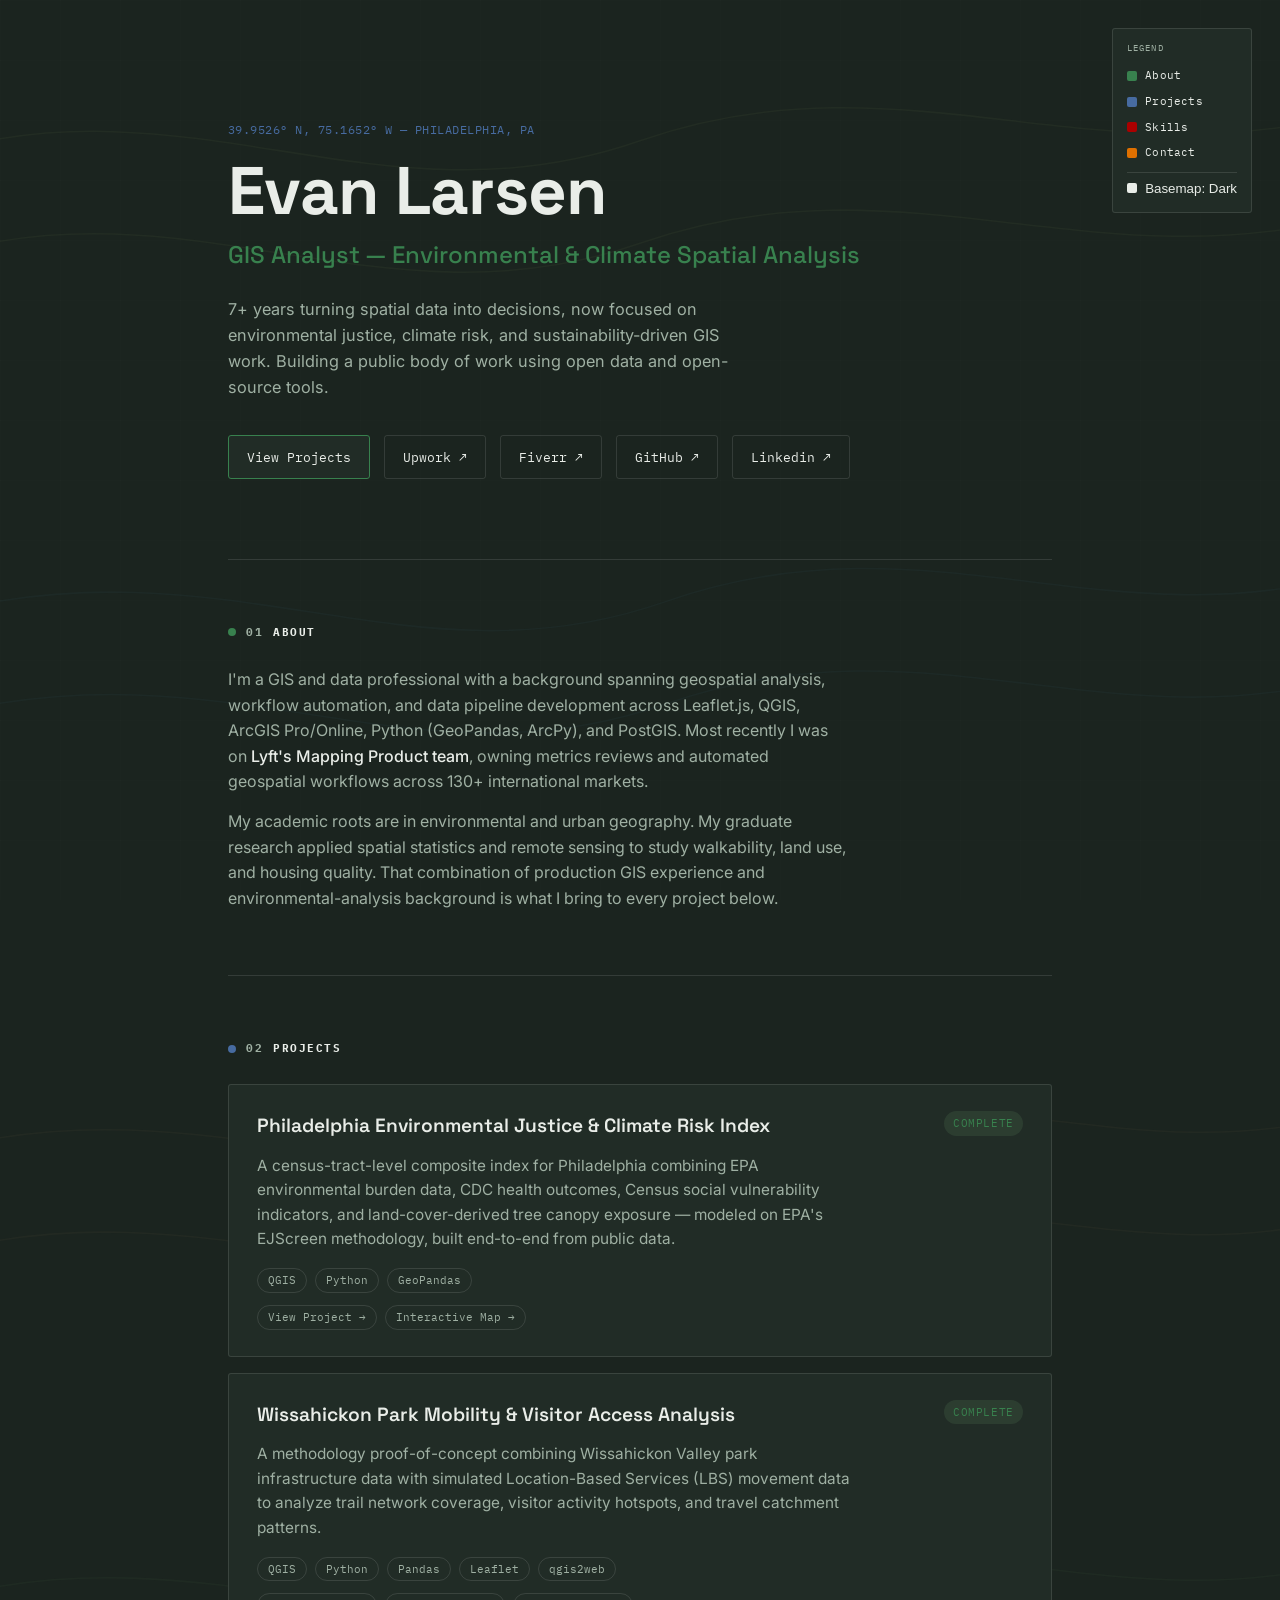
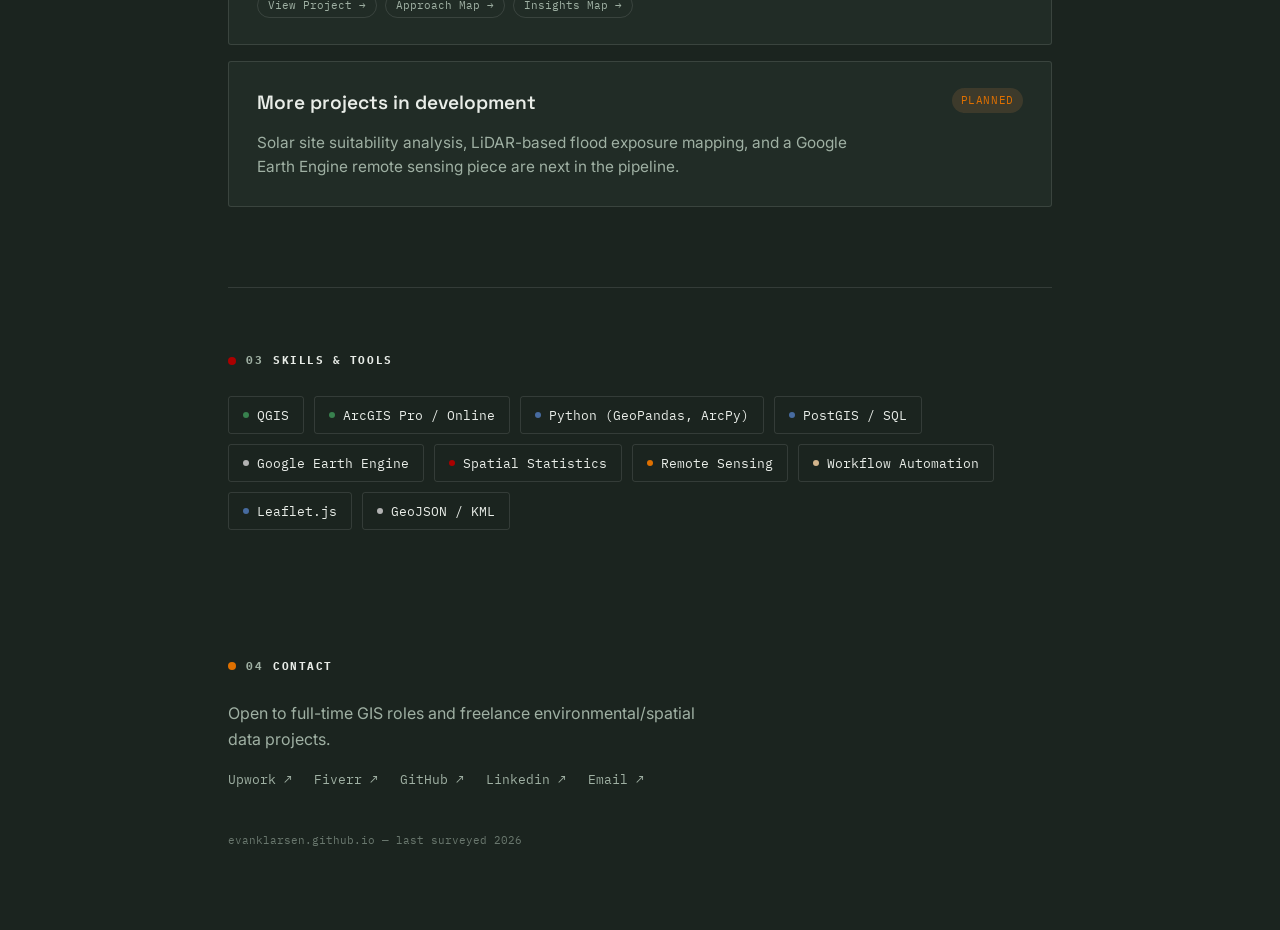
==== index.html @ 10a2dac2 "Update index.html" ====
<!DOCTYPE html>
<html lang="en">
<head>
<meta charset="UTF-8">
<meta name="theme-color" content="#1b241f">
<meta property="og:image" content="https://evanklarsen.github.io/og-image.png">
<meta name="viewport" content="width=device-width, initial-scale=1.0">
<title>Evan Larsen — GIS Analyst</title>
<link rel="preconnect" href="https://fonts.googleapis.com">
<link rel="preconnect" href="https://fonts.gstatic.com" crossorigin>
<link href="https://fonts.googleapis.com/css2?family=Space+Grotesk:wght@400;500;600;700&family=Inter:wght@400;500;600&family=IBM+Plex+Mono:wght@400;500&display=swap" rel="stylesheet">
<link rel="stylesheet" href="css/style.css">
  <link rel="icon" type="image/svg+xml" href="favicon.svg"> 
  <meta name="description" content="Evan Larsen — GIS Analyst based in Philadelphia, specializing in environmental justice, climate risk, and spatial data analysis using QGIS, Python, and PostGIS.">
<meta property="og:title" content="Evan Larsen — GIS Analyst">
<meta property="og:description" content="GIS Analyst based in Philadelphia, specializing in environmental justice, climate risk, and spatial data analysis.">
<meta property="og:type" content="website">
<meta property="og:url" content="https://evanklarsen.github.io/">
</head>
  
<body>

  <div class="graticule"></div>
<svg class="contours" viewBox="0 0 1000 1400" preserveAspectRatio="none" xmlns="http://www.w3.org/2000/svg">
  <path d="M-50,120 C150,60 300,180 500,110 C700,40 850,140 1050,90" stroke="#a9b96e" stroke-width="1.2" fill="none"/>
  <path d="M-50,200 C150,140 300,260 500,190 C700,120 850,220 1050,170" stroke="#a9b96e" stroke-width="1.2" fill="none"/>
  <path d="M-50,480 C180,420 320,540 520,470 C720,400 860,500 1050,450" stroke="#5089ab" stroke-width="1.2" fill="none"/>
  <path d="M-50,560 C180,500 320,620 520,550 C720,480 860,580 1050,530" stroke="#5089ab" stroke-width="1.2" fill="none"/>
  <path d="M-50,900 C160,840 340,960 520,890 C720,820 880,920 1050,870" stroke="#b08a63" stroke-width="1.2" fill="none"/>
  <path d="M-50,980 C160,920 340,1040 520,970 C720,900 880,1000 1050,950" stroke="#b08a63" stroke-width="1.2" fill="none"/>
  <path d="M-50,1250 C170,1190 330,1310 520,1240 C710,1170 870,1270 1050,1220" stroke="#6fa06a" stroke-width="1.2" fill="none"/>
</svg>

<nav class="legend" aria-label="Section navigation">
  <div class="legend-title">Legend</div>
  <a class="legend-item" href="#about"><span class="swatch" style="background:var(--canopy)"></span>About</a>
  <a class="legend-item" href="#projects"><span class="swatch" style="background:var(--water)"></span>Projects</a>
  <a class="legend-item" href="#skills"><span class="swatch" style="background:var(--building)"></span>Skills</a>
  <a class="legend-item" href="#contact"><span class="swatch" style="background:var(--road)"></span>Contact</a>
  <button id="theme-toggle" class="legend-item" aria-pressed="false" style="background:none; border:none; width:100%; text-align:left; padding-top:8px; border-top:1px solid var(--line); margin-top:6px;">
  <span class="swatch" style="background:var(--ink)"></span>Basemap: Dark
</button>
</nav>

<div class="wrap">

  <header class="hero">
    <div class="coord-tag">39.9526° N, 75.1652° W — PHILADELPHIA, PA</div>
    <h1>Evan Larsen</h1>
    <div class="role">GIS Analyst — Environmental &amp; Climate Spatial Analysis</div>
    <p class="hero-desc">
      7+ years turning spatial data into decisions, now focused on
      environmental justice, climate risk, and sustainability-driven GIS work.
      Building a public body of work using open data and open-source tools.
    </p>
    <div class="hero-links">
      <a class="btn primary" href="#projects">View Projects</a>
      <a class="btn" href="https://www.upwork.com/freelancers/~013967dcb0a46b571a" target="_blank" rel="noopener noreferrer">Upwork ↗</a>
      <a class="btn" href="https://www.fiverr.com/s/odqAobx" target="_blank" rel="noopener noreferrer">Fiverr ↗</a>
      <a class="btn" href="https://github.com/evanklarsen" target="_blank" rel="noopener noreferrer">GitHub ↗</a>
      <a class="btn" href="https://www.linkedin.com/in/evan-k-larsen" target="_blank" rel="noopener noreferrer">Linkedin ↗</a>
    </div>
  </header>

  <section id="about">
  <h2 class="section-label"><span class="swatch" style="background:var(--canopy)"></span><span class="num">01</span> About</h2>
  <p>
    I'm a GIS and data professional with a background spanning geospatial analysis,
    workflow automation, and data pipeline development across Leaflet.js, QGIS, ArcGIS Pro/Online,
    Python (GeoPandas, ArcPy), and PostGIS. Most recently I was on
    <strong>Lyft's Mapping Product team</strong>, owning metrics reviews and automated geospatial workflows across 130+ international markets.
  </p>
  <p>
    My academic roots are in environmental and urban geography. My graduate research
    applied spatial statistics and remote sensing to study walkability, land use, and housing quality. That combination of production GIS experience and environmental-analysis background is what I bring to every project below.
  </p>
</section>

  <section id="projects">
    <h2 class="section-label"><span class="swatch" style="background:var(--water)"></span><span class="num">02</span> Projects</h2>

    <div class="project-card">
      <div class="project-top">
        <div class="project-title">Philadelphia Environmental Justice &amp; Climate Risk Index</div>
        <div class="status complete">Complete</div>
      </div>
      <p class="project-desc">
        A census-tract-level composite index for Philadelphia combining EPA environmental
        burden data, CDC health outcomes, Census social vulnerability indicators, and
        land-cover-derived tree canopy exposure — modeled on EPA's EJScreen methodology,
        built end-to-end from public data.
      </p>
      <div class="project-tags">
        <span class="tag">QGIS</span>
        <span class="tag">Python</span>
        <span class="tag">GeoPandas</span>
      </div>
      <div class="project-tags" style="margin-top: 12px;">
        <a class="tag" href="Projects/ej-index-story/" target="_blank" rel="noopener noreferrer" style="text-decoration:none;">View Project →</a>
        <a class="tag" href="Projects/ej-index-map/" target="_blank" rel="noopener noreferrer" style="text-decoration:none;">Interactive Map →</a>
      </div>
    </div>

    <div class="project-card">
      <div class="project-top">
        <div class="project-title">Wissahickon Park Mobility &amp; Visitor Access Analysis</div>
        <div class="status complete">Complete</div>
      </div>
      <p class="project-desc">
        A methodology proof-of-concept combining Wissahickon Valley park infrastructure
        data with simulated Location-Based Services (LBS) movement data to analyze trail
        network coverage, visitor activity hotspots, and travel catchment patterns.
      </p>
      <div class="project-tags">
        <span class="tag">QGIS</span>
        <span class="tag">Python</span>
        <span class="tag">Pandas</span>
        <span class="tag">Leaflet</span>
        <span class="tag">qgis2web</span>
      </div>
      <div class="project-tags" style="margin-top: 12px;">
        <a class="tag" href="Projects/wissahickon_mobility/" target="_blank" rel="noopener noreferrer" style="text-decoration:none;">View Project →</a>
<a class="tag" href="Projects/wissahickon_mobility/wissahickon_webmap_approach.html" target="_blank" rel="noopener noreferrer" style="text-decoration:none;">Approach Map →</a>
<a class="tag" href="Projects/wissahickon_mobility/wissahickon_webmap_insights.html" target="_blank" rel="noopener noreferrer" style="text-decoration:none;">Insights Map →</a>
      </div>
    </div>

    <div class="project-card">
      <div class="project-top">
        <div class="project-title">More projects in development</div>
        <div class="status progress">Planned</div>
      </div>
      <p class="project-desc">
        Solar site suitability analysis, LiDAR-based flood exposure mapping, and a
        Google Earth Engine remote sensing piece are next in the pipeline.
      </p>
    </div>
  </section>

  <section id="skills">
    <h2 class="section-label"><span class="swatch" style="background:var(--building)"></span><span class="num">03</span> Skills &amp; Tools</h2>
    <div class="skills-grid">
      <span class="skill-tag"><span class="dot" style="background:var(--canopy)"></span>QGIS</span>
      <span class="skill-tag"><span class="dot" style="background:var(--canopy)"></span>ArcGIS Pro / Online</span>
      <span class="skill-tag"><span class="dot" style="background:var(--water)"></span>Python (GeoPandas, ArcPy)</span>
      <span class="skill-tag"><span class="dot" style="background:var(--water)"></span>PostGIS / SQL</span>
      <span class="skill-tag"><span class="dot" style="background:var(--soil)"></span>Google Earth Engine</span>
      <span class="skill-tag"><span class="dot" style="background:var(--building)"></span>Spatial Statistics</span>
      <span class="skill-tag"><span class="dot" style="background:var(--road)"></span>Remote Sensing</span>
      <span class="skill-tag"><span class="dot" style="background:var(--grass)"></span>Workflow Automation</span>
      <span class="skill-tag"><span class="dot" style="background:var(--water)"></span>Leaflet.js</span>
      <span class="skill-tag"><span class="dot" style="background:var(--soil)"></span>GeoJSON / KML</span>
    </div>
  </section>

  <footer id="contact">
    <h2 class="section-label"><span class="swatch" style="background:var(--road)"></span><span class="num">04</span> Contact</h2>
    <p style="color: var(--ink-dim); max-width: 50ch;">
      Open to full-time GIS roles and freelance environmental/spatial data projects.
    </p>
    <div class="footer-links">
      <a href="https://www.upwork.com/freelancers/~013967dcb0a46b571a" target="_blank" rel="noopener noreferrer">Upwork ↗</a>
      <a href="https://www.fiverr.com/s/odqAobx" target="_blank" rel="noopener noreferrer">Fiverr ↗</a>
      <a href="https://github.com/evanklarsen" target="_blank" rel="noopener noreferrer">GitHub ↗</a>
      <a href="https://www.linkedin.com/in/evan-k-larsen/" target="_blank" rel="noopener noreferrer">Linkedin ↗</a>
      <a href="mailto:evanklarsen@gmail.com">Email ↗</a>
    </div>
<div class="footer-meta" id="last-updated">evanklarsen.github.io — last surveyed 2026</div>
  </footer>

</div>
<script src="js/main.js" defer></script>
</body>
</html>
---- css/style.css ----
:root {
  --canvas: #1b241f;
  --canvas-raised: #212c26;
  --ink: #e9ede8;
  --ink-dim: #9fb0a3;
  --line: rgba(233, 237, 232, 0.12);

  /* Official USGS NLCD & DVRPC Palette Standards */
  --canopy: #38814e;    /* NLCD Class 41/42 — Deciduous/Evergreen Forest */
  --grass: #d2b48c;     /* NLCD Class 52/71 — Shrub/Herbaceous */
  --soil: #b2b2b2;      /* NLCD Class 31 — Barren Land */
  --water: #476ba0;     /* NLCD Class 11 — Open Water */
  --building: #ab0000;  /* NLCD Class 23/24 — High Intensity Developed */
  --road: #df7000;      /* NLCD Class 21/22 — Low/Medium Intensity Developed */
  --radius: 3px;
}

[data-theme="light"] {
  --canvas: #f4f3ef;          /* Topo map paper base */
  --canvas-raised: #eae8e1;  /* Raised panel tone */
  --ink: #1b241f;            /* Dark ink text */
  --ink-dim: #4a584e;        /* Muted map text */
  --line: rgba(27, 36, 31, 0.15);
}

* { box-sizing: border-box; margin: 0; padding: 0; }

html { scroll-behavior: smooth; }
@media (prefers-reduced-motion: reduce) {
  html { scroll-behavior: auto; }
  * { animation-duration: 0.001ms !important; transition-duration: 0.001ms !important; }
}

body {
  background: var(--canvas);
  color: var(--ink);
  font-family: 'Inter', sans-serif;
  line-height: 1.6;
  position: relative;
  overflow-x: hidden;
  cursor: crosshair;
}

/* Faint contour-line texture across the whole canvas */
.contours {
  position: fixed;
  inset: 0;
  z-index: 0;
  opacity: 0.05;
  pointer-events: none;
}
.graticule {
  position: fixed;
  inset: 0;
  z-index: 0;
  opacity: 0.08;
  pointer-events: none;
  background-image: 
    linear-gradient(to right, var(--line) 1px, transparent 1px),
    linear-gradient(to bottom, var(--line) 1px, transparent 1px);
  background-size: 60px 60px; /* Simulates uniform map grid intervals */
}

a { color: inherit; }
a:focus-visible, button:focus-visible {
  outline: 2px solid var(--water);
  outline-offset: 3px;
}

.wrap {
  position: relative;
  z-index: 1;
  max-width: 880px;
  margin: 0 auto;
  padding: 0 28px;
}

/* ---------- Legend key (fixed nav) ---------- */
.legend {
  position: fixed;
  top: 28px;
  right: 28px;
  z-index: 10;
  background: var(--canvas-raised);
  border: 1px solid var(--line);
  border-radius: var(--radius);
  padding: 12px 14px;
  font-family: 'IBM Plex Mono', monospace;
  font-size: 11px;
  letter-spacing: 0.02em;
}
.legend-title {
  color: var(--ink-dim);
  text-transform: uppercase;
  font-size: 9px;
  letter-spacing: 0.12em;
  margin-bottom: 8px;
}
.legend-item {
  display: flex;
  align-items: center;
  gap: 8px;
  padding: 4px 0;
  text-decoration: none;
  color: var(--ink);
}
.legend-item:hover { color: var(--grass); }
.swatch {
  width: 10px;
  height: 10px;
  flex-shrink: 0;
  border-radius: 2px;
}

@media (max-width: 640px) {
  .legend {
    position: static;
    margin: 20px 28px 0;
    display: flex;
    flex-wrap: wrap;
    gap: 4px 16px;
  }
  .legend-title { width: 100%; }
}

/* ---------- Hero ---------- */
header.hero {
  padding: 120px 0 80px;
}
.coord-tag {
  font-family: 'IBM Plex Mono', monospace;
  font-size: 12px;
  color: var(--water);
  letter-spacing: 0.04em;
  margin-bottom: 18px;
}
h1 {
  font-family: 'Space Grotesk', sans-serif;
  font-weight: 700;
  font-size: clamp(2.6rem, 6vw, 4.2rem);
  line-height: 1.02;
  letter-spacing: -0.01em;
}
.role {
  font-family: 'Space Grotesk', sans-serif;
  font-size: clamp(1.1rem, 2.4vw, 1.5rem);
  color: var(--canopy);
  margin-top: 10px;
  font-weight: 500;
}
.hero-desc {
  max-width: 52ch;
  color: var(--ink-dim);
  margin-top: 22px;
  font-size: 1.02rem;
}
.hero-links {
  display: flex;
  gap: 14px;
  margin-top: 34px;
  flex-wrap: wrap;
}
.btn {
  font-family: 'IBM Plex Mono', monospace;
  font-size: 12.5px;
  text-decoration: none;
  padding: 11px 18px;
  border-radius: var(--radius);
  border: 1px solid var(--line);
  color: var(--ink);
  transition: border-color 0.15s ease, transform 0.15s ease;
  display: inline-flex;
  align-items: center;
  gap: 8px;
}
.btn:hover { border-color: var(--water); transform: translateY(-1px); }
.btn.primary { background: var(--canvas-raised); border-color: var(--canopy); }

/* ---------- Sections ---------- */
section {
  padding: 64px 0;
  border-top: 1px solid var(--line);
}
.section-label {
  font-family: 'IBM Plex Mono', monospace;
  font-size: 11px;
  letter-spacing: 0.14em;
  text-transform: uppercase;
  display: flex;
  align-items: center;
  gap: 10px;
  margin-bottom: 26px;
}
.section-label .swatch { width: 8px; height: 8px; border-radius: 50%; }
.section-label .num { color: var(--ink-dim); }

#about p { max-width: 62ch; color: var(--ink-dim); }
#about p + p { margin-top: 14px; }
#about strong { color: var(--ink); font-weight: 500; }

/* ---------- Project cards ---------- */
.project-card {
  background: var(--canvas-raised);
  border: 1px solid var(--line);
  border-radius: var(--radius);
  padding: 26px 28px;
  margin-bottom: 16px;
}
.project-top {
  display: flex;
  justify-content: space-between;
  align-items: flex-start;
  gap: 16px;
  flex-wrap: wrap;
}
.project-title {
  font-family: 'Space Grotesk', sans-serif;
  font-size: 1.2rem;
  font-weight: 600;
}
.status {
  font-family: 'IBM Plex Mono', monospace;
  font-size: 10.5px;
  letter-spacing: 0.06em;
  text-transform: uppercase;
  padding: 4px 9px;
  border-radius: 20px;
  white-space: nowrap;
}
.status.progress { background: rgba(217, 140, 74, 0.15); color: var(--road); }
.status.complete { background: rgba(111, 160, 106, 0.15); color: var(--canopy); }
.project-desc { color: var(--ink-dim); margin-top: 12px; max-width: 60ch; font-size: 0.96rem; }
.project-tags {
  display: flex;
  gap: 8px;
  flex-wrap: wrap;
  margin-top: 16px;
}
.tag {
  font-family: 'IBM Plex Mono', monospace;
  font-size: 10.5px;
  color: var(--ink-dim);
  border: 1px solid var(--line);
  border-radius: 20px;
  padding: 3px 10px;
}
.placeholder-note {
  font-family: 'IBM Plex Mono', monospace;
  font-size: 12px;
  color: var(--ink-dim);
  border-left: 2px solid var(--road);
  padding: 4px 0 4px 14px;
  margin-top: 8px;
}

/* ---------- Skills ---------- */
.skills-grid {
  display: flex;
  flex-wrap: wrap;
  gap: 10px;
}
.skill-tag {
  font-family: 'IBM Plex Mono', monospace;
  font-size: 12.5px;
  border: 1px solid var(--line);
  border-radius: var(--radius);
  padding: 8px 14px;
  display: flex;
  align-items: center;
  gap: 8px;
}
.skill-tag .dot {
  width: 6px; height: 6px; border-radius: 50%;
}

/* ---------- Project Detail Pages ---------- */
.back-link {
  font-family: 'IBM Plex Mono', monospace;
  font-size: 12px;
  color: var(--ink-dim);
  text-decoration: none;
  display: inline-block;
  margin-bottom: 20px;
}
.back-link:hover { color: var(--ink); }

.subtitle {
  font-size: 1.1rem;
  color: var(--ink-dim);
  margin-top: 10px;
}

.tools-used {
  display: flex;
  gap: 8px;
  flex-wrap: wrap;
  margin-top: 16px;
}
.tools-used span {
  font-family: 'IBM Plex Mono', monospace;
  font-size: 11px;
  color: var(--canopy);
  background: var(--canvas-raised);
  border: 1px solid var(--line);
  border-radius: var(--radius);
  padding: 4px 10px;
}

.sub-title {
  font-family: 'Space Grotesk', sans-serif;
  font-size: 1.25rem;
  margin: 28px 0 10px;
}

.map-embed-wrap {
  position: relative;
  width: 100%;
  height: 480px;
  margin: 16px 0 8px;
  border: 1px solid var(--line);
  border-radius: var(--radius);
  overflow: hidden;
  background: var(--canvas-raised);
}
.map-embed-wrap iframe {
  width: 100%;
  height: 100%;
  border: none;
}

.map-caption {
  font-family: 'IBM Plex Mono', monospace;
  font-size: 11px;
  color: var(--ink-dim);
  margin-bottom: 28px;
}
.map-caption a {
  color: var(--water);
  text-decoration: none;
}

table {
  width: 100%;
  border-collapse: collapse;
  margin: 20px 0;
  font-family: 'IBM Plex Mono', monospace;
  font-size: 12.5px;
}
th, td {
  padding: 10px 14px;
  text-align: left;
  border-bottom: 1px solid var(--line);
}
th {
  color: var(--ink-dim);
  text-transform: uppercase;
  font-size: 10px;
  letter-spacing: 0.1em;
  background: var(--canvas-raised);
}

.footnote {
  font-family: 'IBM Plex Mono', monospace;
  font-size: 11px;
  color: var(--ink-dim);
  border-left: 2px solid var(--road);
  padding-left: 12px;
  margin-top: 12px;
}

.methodology-list {
  list-style: none;
  margin-top: 16px;
}
.methodology-list li {
  position: relative;
  padding-left: 20px;
  margin-bottom: 12px;
  color: var(--ink-dim);
}
.methodology-list li::before {
  content: "•";
  position: absolute;
  left: 0;
  color: var(--canopy);
}
.methodology-list li strong {
  color: var(--ink);
}

/* ---------- Footer / Contact ---------- */
footer {
  padding: 64px 0 80px;
}
.footer-links {
  display: flex;
  gap: 22px;
  flex-wrap: wrap;
  margin-top: 18px;
}
.footer-links a {
  font-family: 'IBM Plex Mono', monospace;
  font-size: 13px;
  text-decoration: none;
  color: var(--ink-dim);
  border-bottom: 1px solid transparent;
}
.footer-links a:hover { color: var(--ink); border-color: var(--road); }
.footer-meta {
  margin-top: 40px;
  font-family: 'IBM Plex Mono', monospace;
  font-size: 11px;
  color: var(--ink-dim);
  opacity: 0.6;
}
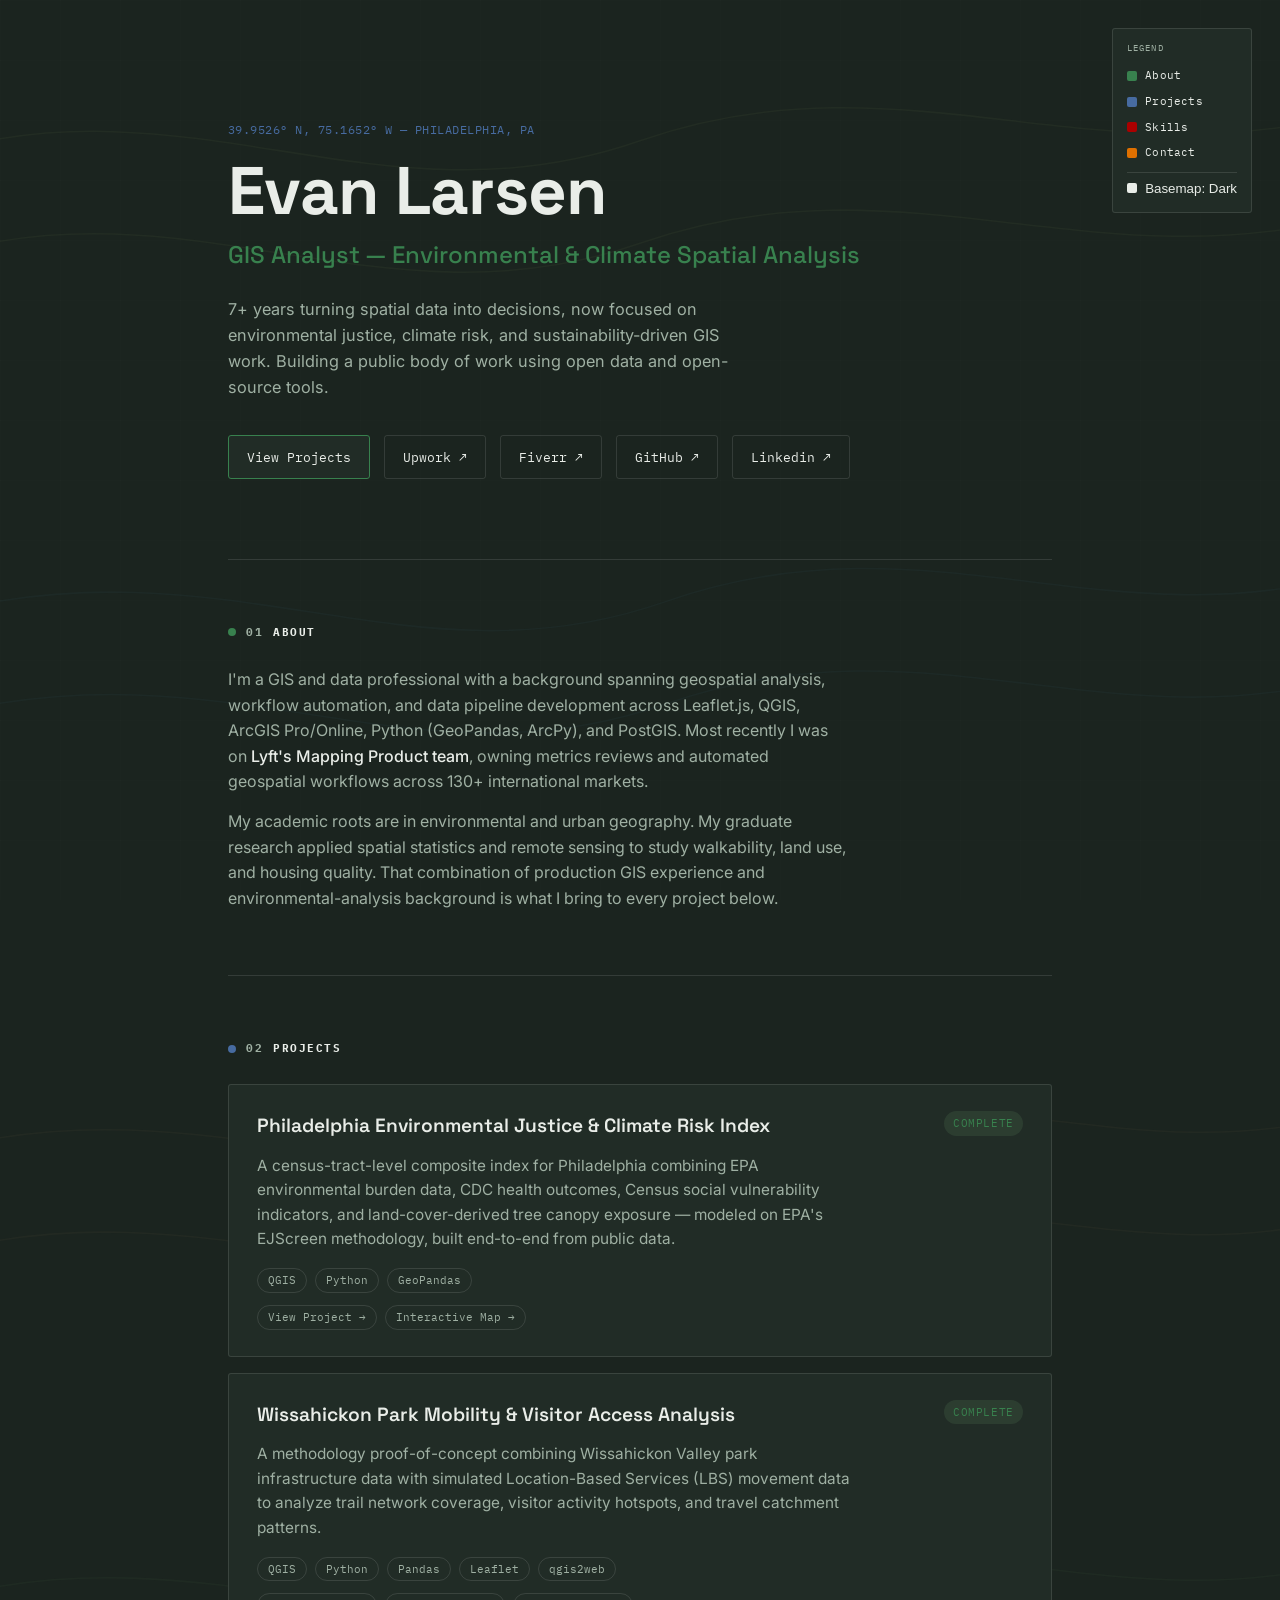
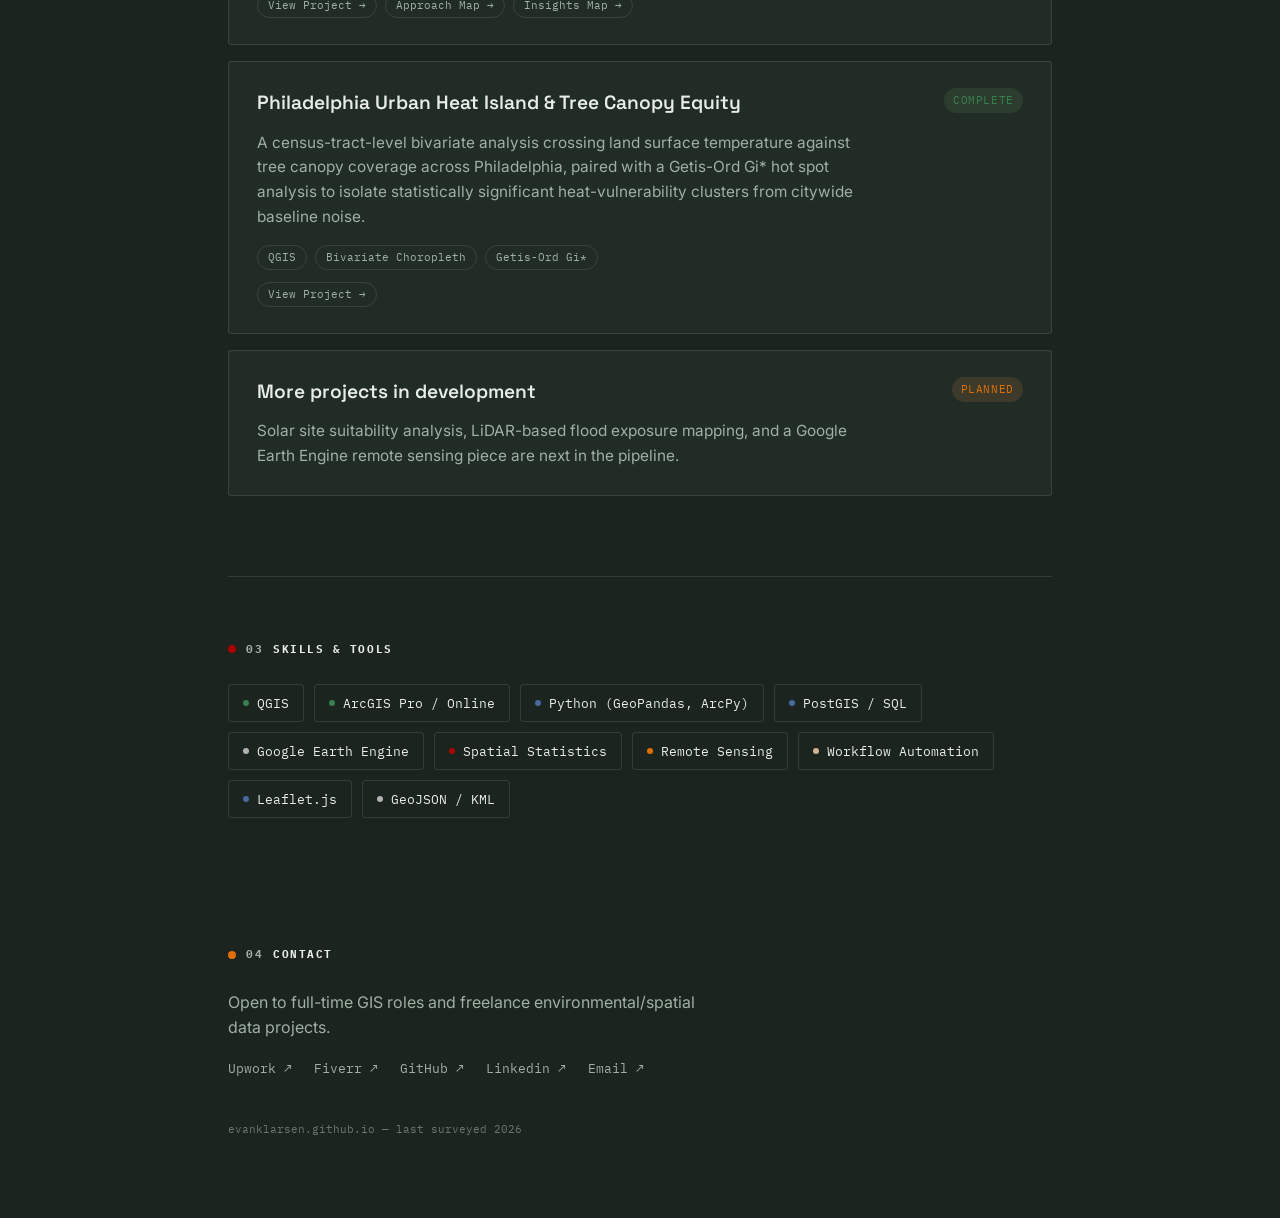
==== commit 553b09c8: "Update index.html" ====
--- a/index.html
+++ b/index.html
@@ -4,18 +4,48 @@
 <meta charset="UTF-8">
 <meta name="theme-color" content="#1b241f">
 <meta property="og:image" content="https://evanklarsen.github.io/og-image.png">
+<meta property="og:image:width" content="1200"> 
+<meta property="og:image:height" content="630">  
 <meta name="viewport" content="width=device-width, initial-scale=1.0">
 <title>Evan Larsen — GIS Analyst</title>
 <link rel="preconnect" href="https://fonts.googleapis.com">
 <link rel="preconnect" href="https://fonts.gstatic.com" crossorigin>
 <link href="https://fonts.googleapis.com/css2?family=Space+Grotesk:wght@400;500;600;700&family=Inter:wght@400;500;600&family=IBM+Plex+Mono:wght@400;500&display=swap" rel="stylesheet">
 <link rel="stylesheet" href="css/style.css">
+<link rel="apple-touch-icon" href="/apple-touch-icon.png">
   <link rel="icon" type="image/svg+xml" href="favicon.svg"> 
   <meta name="description" content="Evan Larsen — GIS Analyst based in Philadelphia, specializing in environmental justice, climate risk, and spatial data analysis using QGIS, Python, and PostGIS.">
 <meta property="og:title" content="Evan Larsen — GIS Analyst">
 <meta property="og:description" content="GIS Analyst based in Philadelphia, specializing in environmental justice, climate risk, and spatial data analysis.">
 <meta property="og:type" content="website">
 <meta property="og:url" content="https://evanklarsen.github.io/">
+  <script type="application/ld+json">
+{
+  "@context": "https://schema.org",
+  "@type": "Person",
+  "name": "Evan Larsen",
+  "jobTitle": "GIS Analyst",
+  "url": "https://evanklarsen.github.io/",
+  "email": "mailto:evanklarsen@gmail.com",
+  "address": {
+    "@type": "PostalAddress",
+    "addressLocality": "Philadelphia",
+    "addressRegion": "PA",
+    "addressCountry": "US"
+  },
+  "sameAs": [
+    "https://www.linkedin.com/in/evan-k-larsen",
+    "https://github.com/evanklarsen",
+    "https://www.upwork.com/freelancers/~013967dcb0a46b571a",
+    "https://www.fiverr.com/s/odqAobx"
+  ]
+}
+</script>
+  <script>
+  if (localStorage.getItem('theme') === 'light') {
+    document.documentElement.setAttribute('data-theme', 'light');
+  }
+</script>
 </head>
   
 <body>
@@ -127,6 +157,27 @@
 
     <div class="project-card">
       <div class="project-top">
+        <div class="project-title">Philadelphia Urban Heat Island &amp; Tree Canopy Equity</div>
+        <div class="status complete">Complete</div>
+      </div>
+      <p class="project-desc">
+        A census-tract-level bivariate analysis crossing land surface temperature against
+        tree canopy coverage across Philadelphia, paired with a Getis-Ord Gi* hot spot
+        analysis to isolate statistically significant heat-vulnerability clusters from
+        citywide baseline noise.
+      </p>
+      <div class="project-tags">
+        <span class="tag">QGIS</span>
+        <span class="tag">Bivariate Choropleth</span>
+        <span class="tag">Getis-Ord Gi*</span>
+      </div>
+      <div class="project-tags" style="margin-top: 12px;">
+        <a class="tag" href="Projects/urban-heat-tree-canopy/" target="_blank" rel="noopener noreferrer" style="text-decoration:none;">View Project →</a>
+      </div>
+    </div>
+
+    <div class="project-card">
+      <div class="project-top">
         <div class="project-title">More projects in development</div>
         <div class="status progress">Planned</div>
       </div>
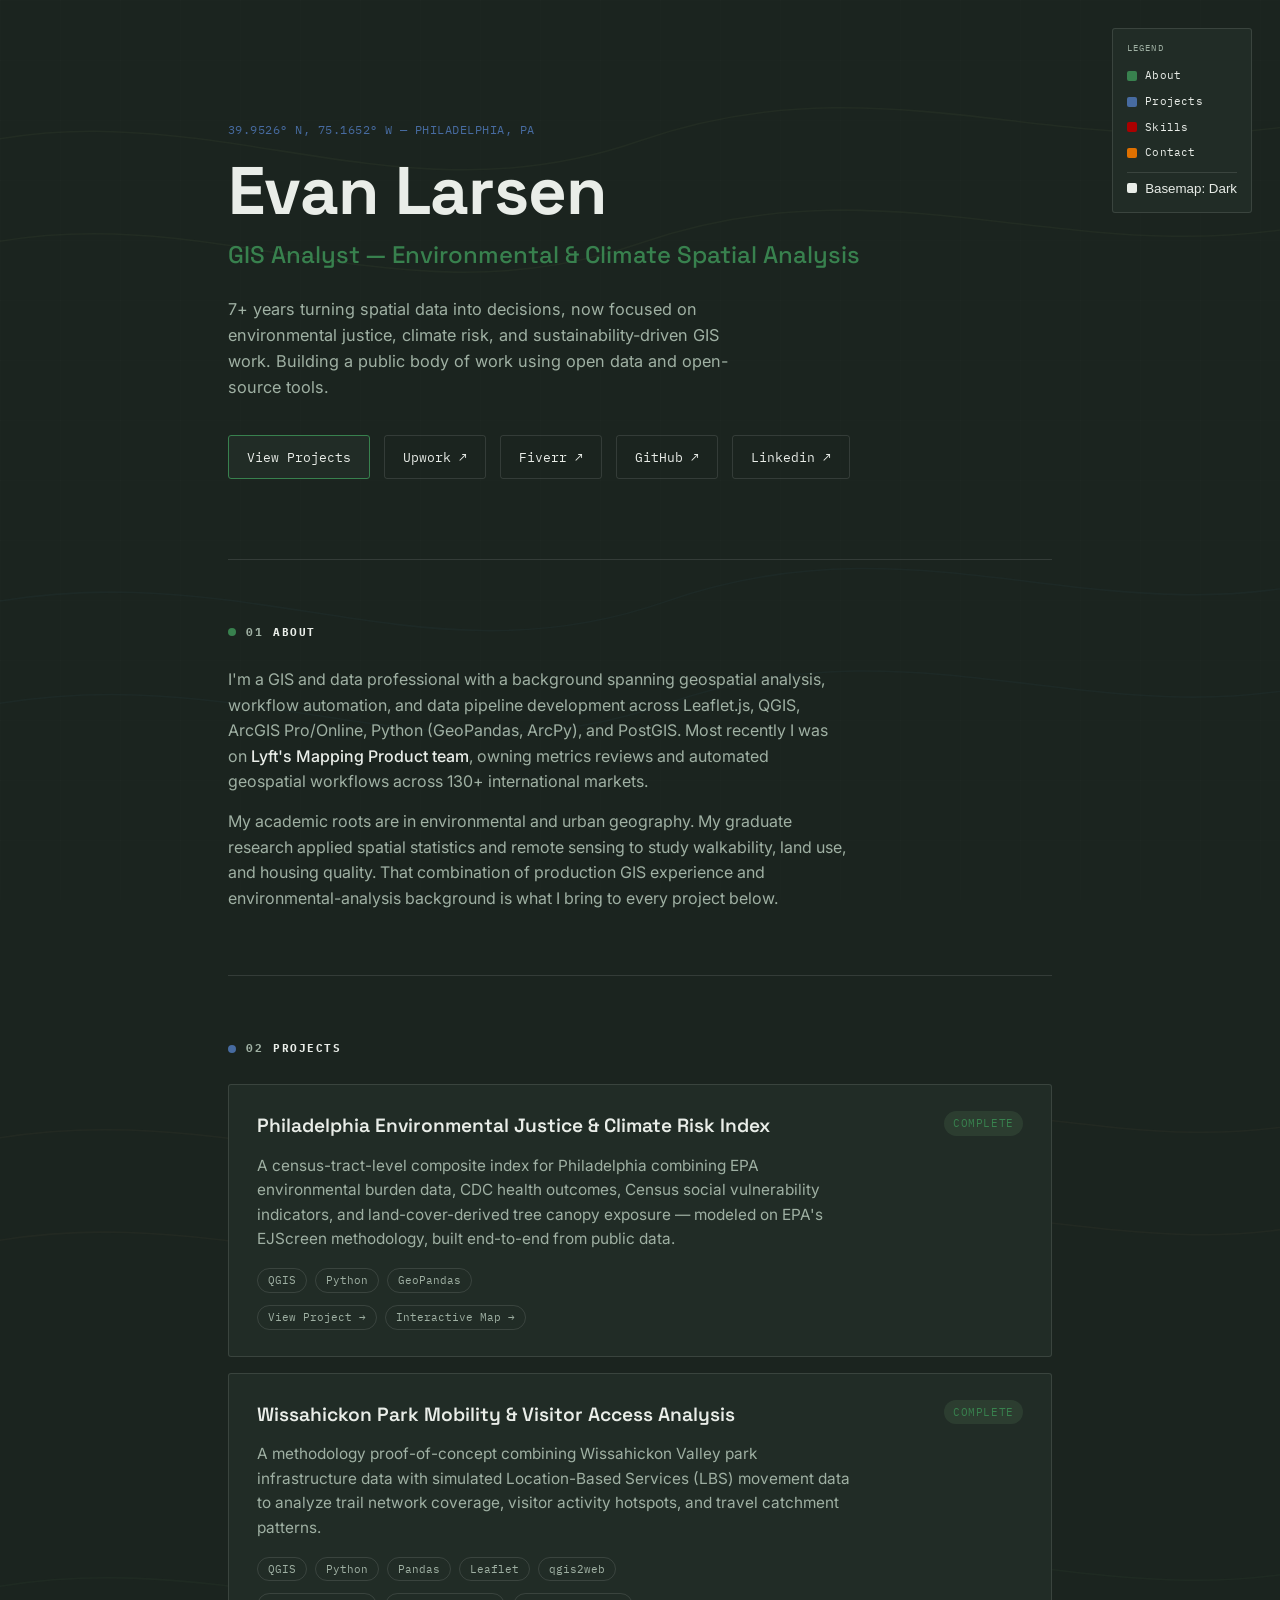
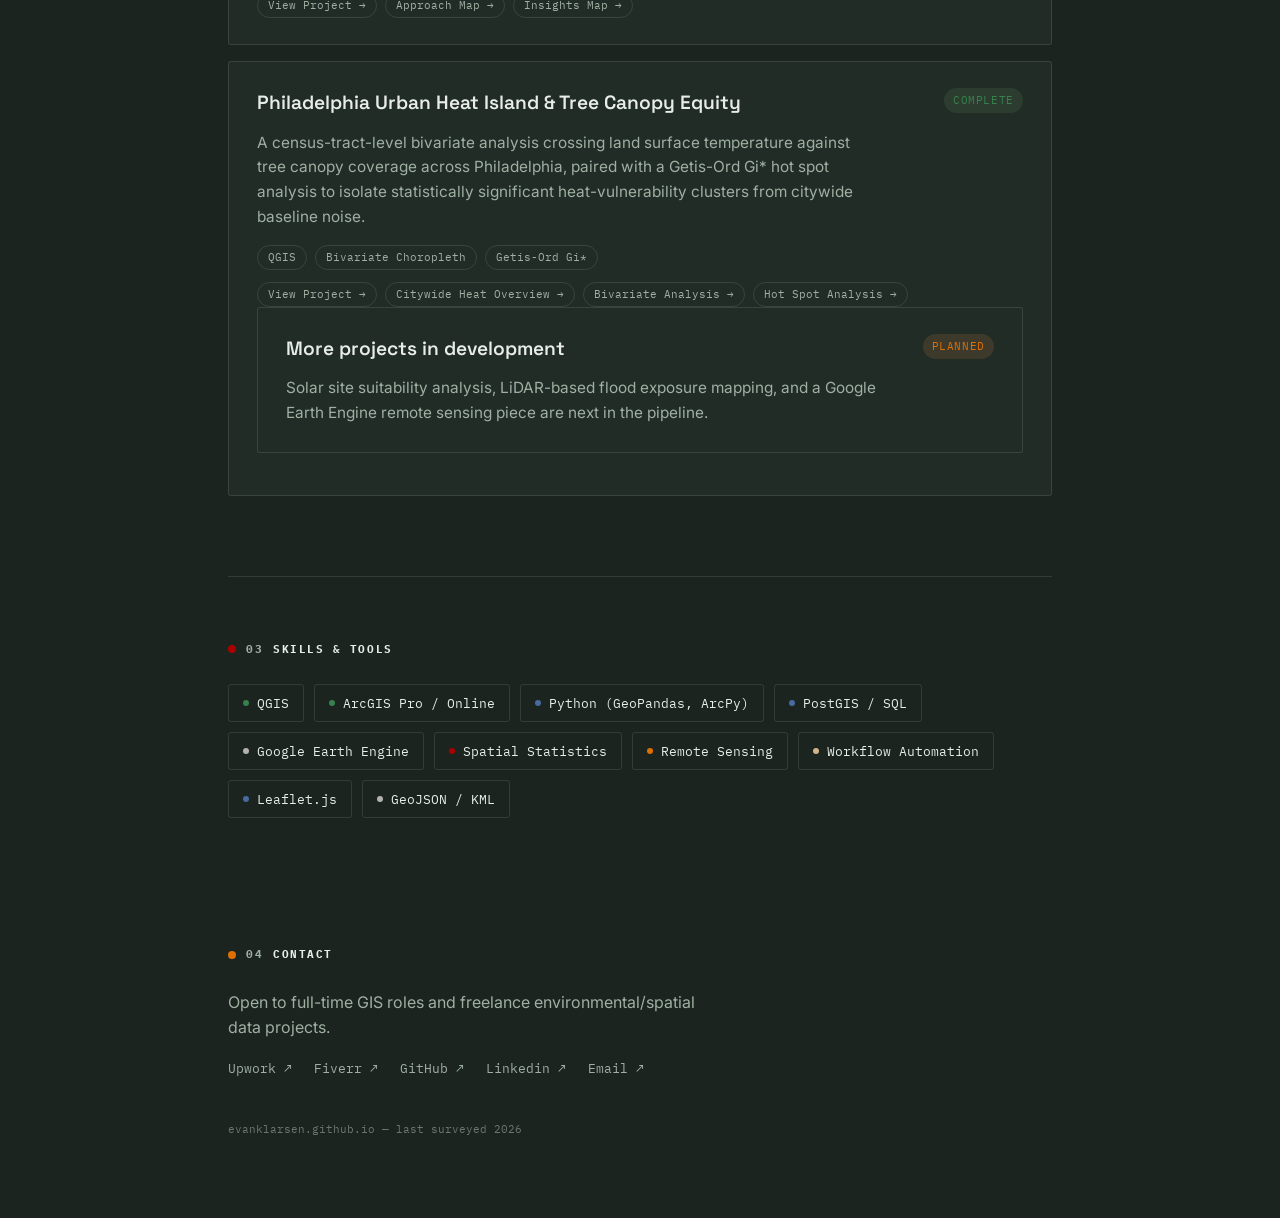
==== commit 5b76a3fd: "Update index.html" ====
--- a/index.html
+++ b/index.html
@@ -173,8 +173,10 @@
       </div>
       <div class="project-tags" style="margin-top: 12px;">
         <a class="tag" href="Projects/urban-heat-tree-canopy/" target="_blank" rel="noopener noreferrer" style="text-decoration:none;">View Project →</a>
-      </div>
-    </div>
+        <a class="tag" href="Projects/urban-heat-tree-canopy/figure-1-citywide-heat-overview-1.png" target="_blank" rel="noopener noreferrer" style="text-decoration:none;">Citywide Heat Overview →</a>
+        <a class="tag" href="Projects/urban-heat-tree-canopy/figure-2-bivariate-analysis-1.png" target="_blank" rel="noopener noreferrer" style="text-decoration:none;">Bivariate Analysis →</a>
+        <a class="tag" href="Projects/urban-heat-tree-canopy/figure-3-hot-spot-analysis-1.png" target="_blank" rel="noopener noreferrer" style="text-decoration:none;">Hot Spot Analysis →</a>
+      </div>
 
     <div class="project-card">
       <div class="project-top">
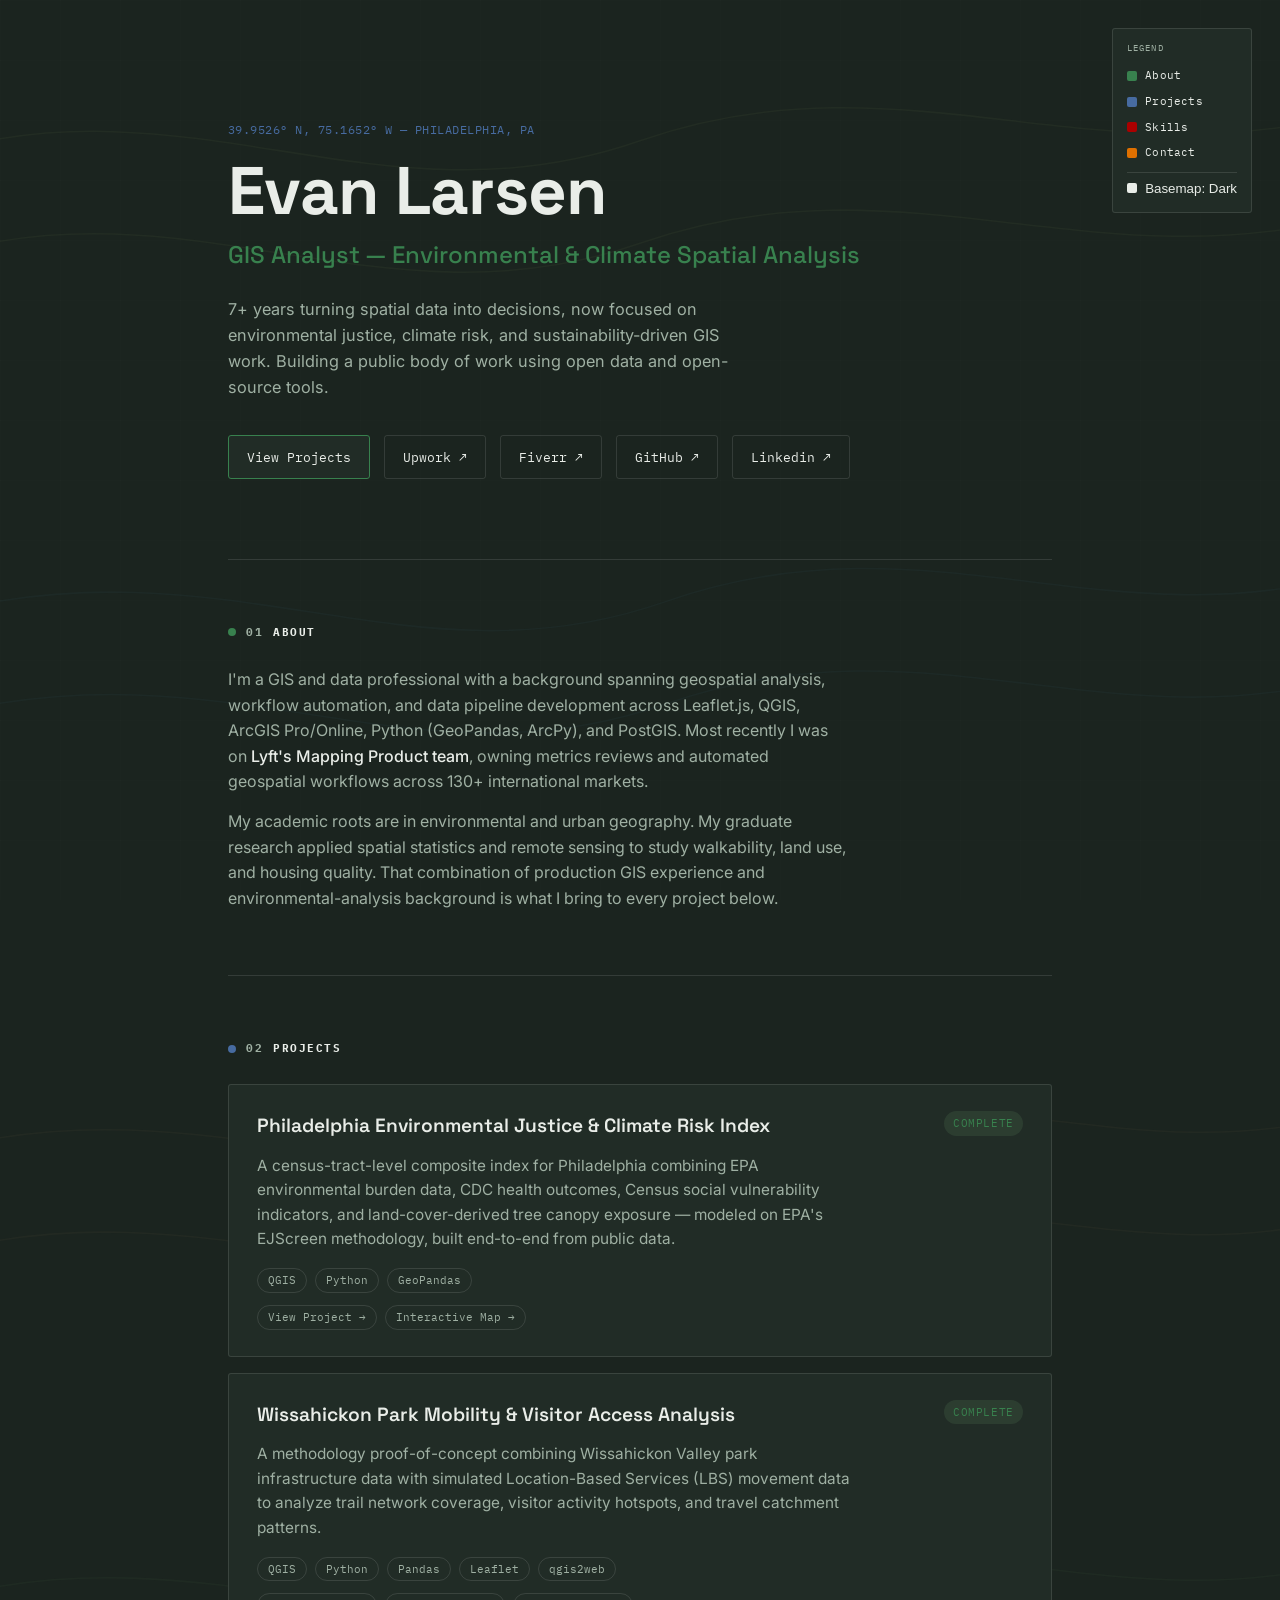
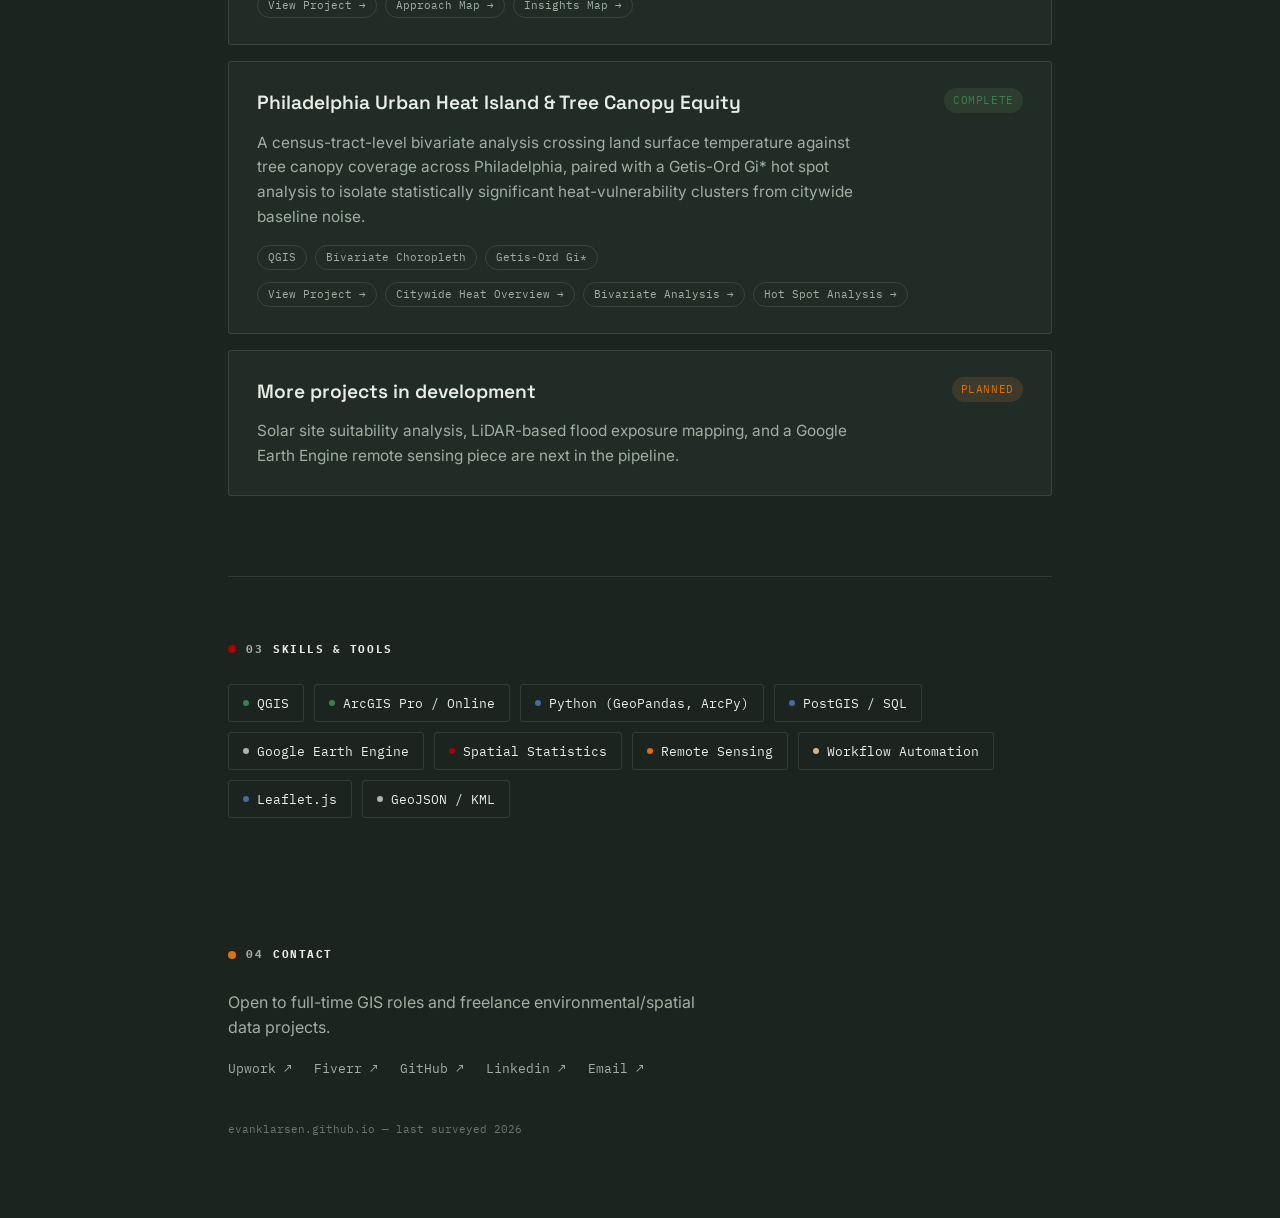
==== commit 41026f3b: "Update index.html" ====
--- a/index.html
+++ b/index.html
@@ -177,6 +177,7 @@
         <a class="tag" href="Projects/urban-heat-tree-canopy/figure-2-bivariate-analysis-1.png" target="_blank" rel="noopener noreferrer" style="text-decoration:none;">Bivariate Analysis →</a>
         <a class="tag" href="Projects/urban-heat-tree-canopy/figure-3-hot-spot-analysis-1.png" target="_blank" rel="noopener noreferrer" style="text-decoration:none;">Hot Spot Analysis →</a>
       </div>
+       </div>
 
     <div class="project-card">
       <div class="project-top">
